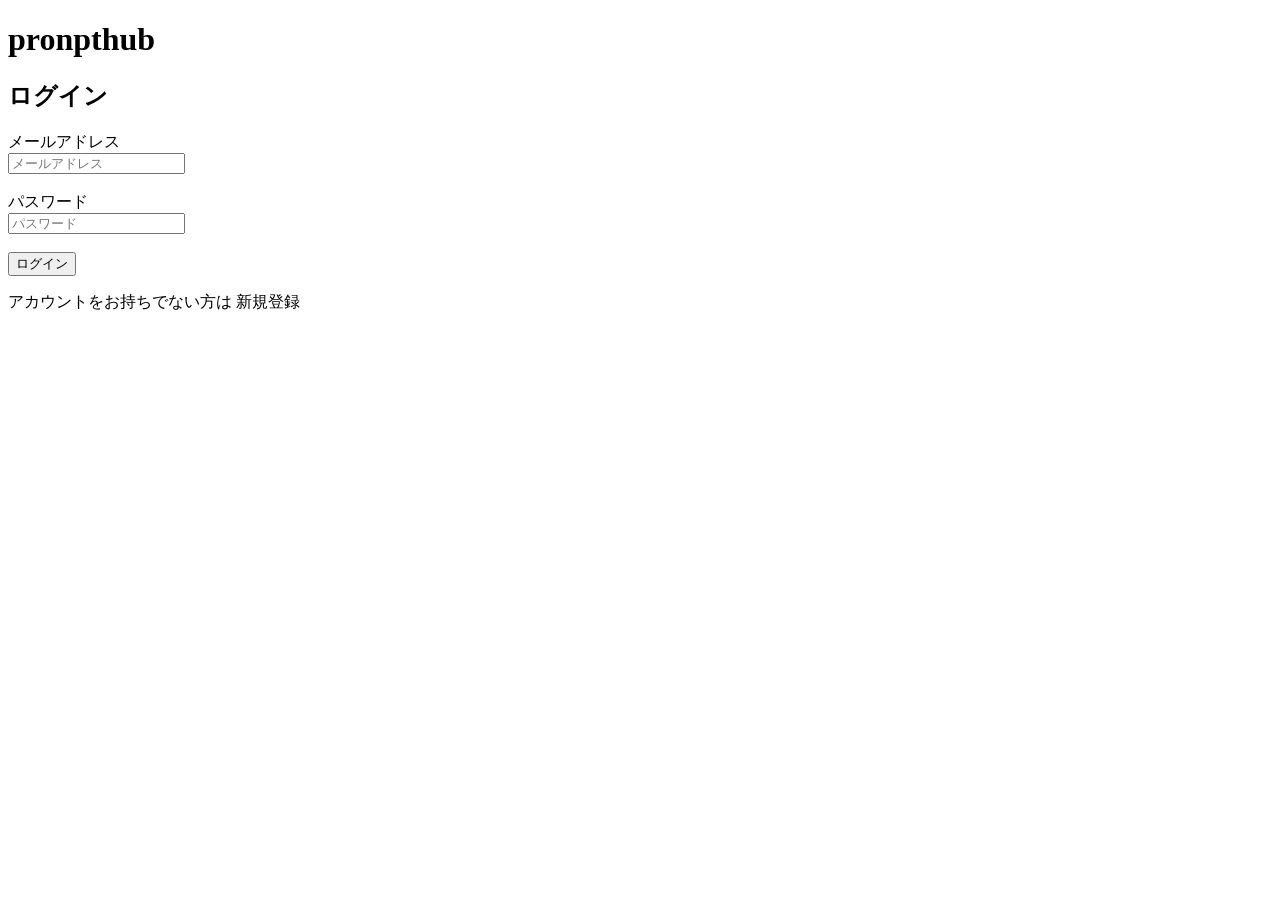
==== src/main/resources/templates/auth/login.html @ e7a7f631 "ログイン処理のServiceを実装" ====
<!DOCTYPE html>
<html xmlns:th="http://www.thymeleaf.org">

<head>
    <meta charset="UTF-8">
    <title>ログイン</title>
</head>

<body>

    <h1>pronpthub</h1>
    <h2>ログイン</h2>

    <form th:action="@{/login}" method="post">

        <div>
            <label>メールアドレス</label><br>
            <input type="email" name="username" placeholder="メールアドレス">
        </div>

        <br>

        <div>
            <label>パスワード</label><br>
            <input type="password" name="password" placeholder="パスワード">
        </div>

        <br>

        <button type="submit">ログイン</button>

    </form>

    <p>
        アカウントをお持ちでない方は
        <a th:href="@{/signup}">新規登録</a>
    </p>

</body>
</html>
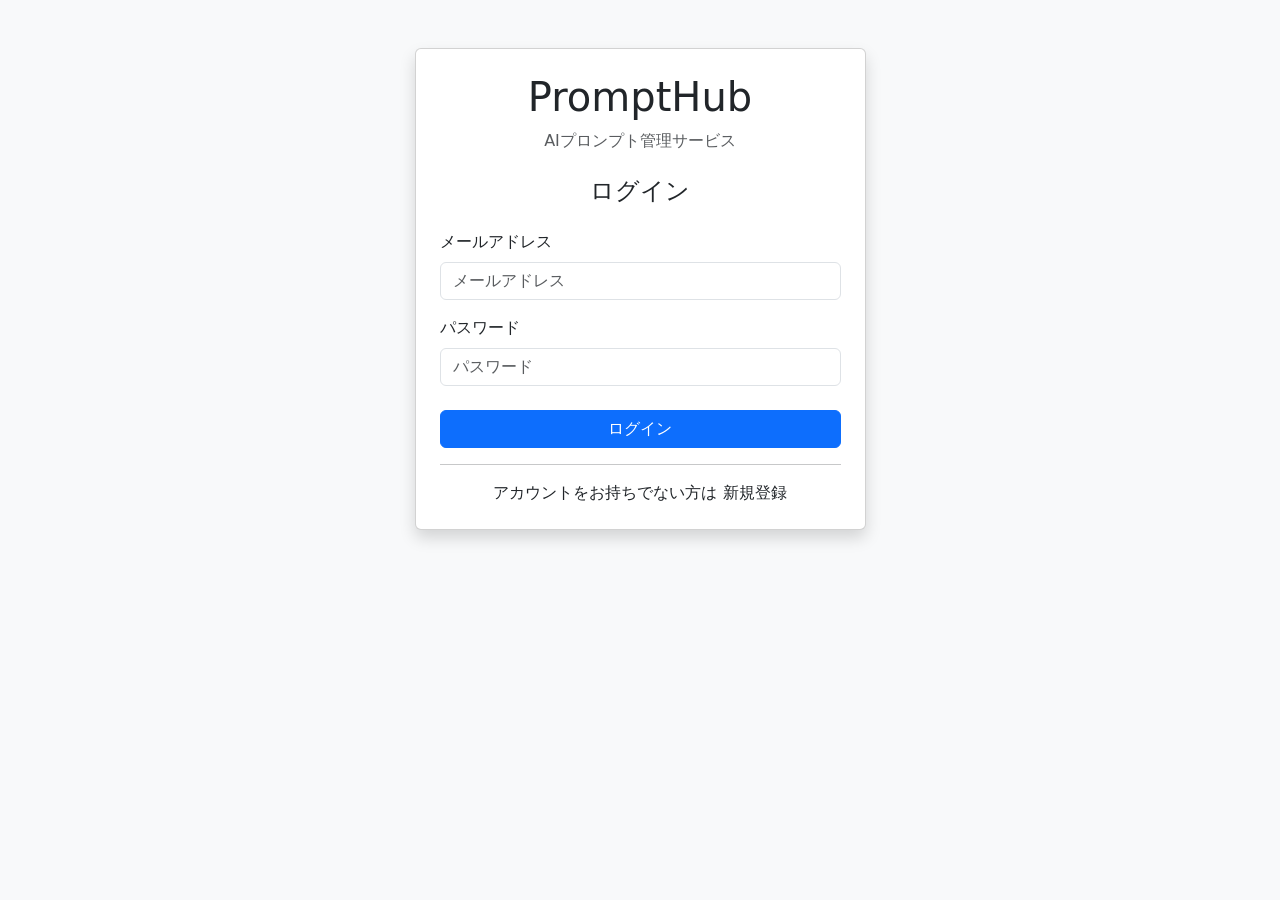
==== commit c4a7dfb5: "プロンプト一覧、編集機能追加" ====
--- a/src/main/resources/templates/auth/login.html
+++ b/src/main/resources/templates/auth/login.html
@@ -3,38 +3,97 @@
 
 <head>
     <meta charset="UTF-8">
-    <title>ログイン</title>
+    <title>ログイン | PromptHub</title>
+
+    <link href="https://cdn.jsdelivr.net/npm/bootstrap@5.3.3/dist/css/bootstrap.min.css"
+          rel="stylesheet">
+
+    <link rel="stylesheet" th:href="@{/css/style.css}">
 </head>
 
-<body>
+<body class="bg-light">
 
-    <h1>pronpthub</h1>
-    <h2>ログイン</h2>
+<div class="container">
 
-    <form th:action="@{/login}" method="post">
+    <div class="row justify-content-center mt-5">
 
-        <div>
-            <label>メールアドレス</label><br>
-            <input type="email" name="username" placeholder="メールアドレス">
+        <div class="col-md-5">
+
+            <div class="card shadow">
+
+                <div class="card-body p-4">
+
+					<h1 class="text-center logo mb-2">
+					    PromptHub
+					</h1>
+                    <p class="text-center text-muted mb-4">
+                        AIプロンプト管理サービス
+                    </p>
+
+                    <h4 class="text-center mb-4">
+                        ログイン
+                    </h4>
+
+                    <form th:action="@{/login}" method="post">
+
+                        <div class="mb-3">
+
+                            <label class="form-label">
+                                メールアドレス
+                            </label>
+
+                            <input
+                                type="text"
+                                name="username"
+                                class="form-control"
+                                placeholder="メールアドレス">
+
+                        </div>
+
+                        <div class="mb-4">
+
+                            <label class="form-label">
+                                パスワード
+                            </label>
+
+                            <input
+                                type="password"
+                                name="password"
+                                class="form-control"
+                                placeholder="パスワード">
+
+                        </div>
+
+                        <button
+                            type="submit"
+                            class="btn btn-primary w-100">
+
+                            ログイン
+
+                        </button>
+
+                    </form>
+
+                    <hr>
+
+                    <p class="text-center mb-0">
+
+                        アカウントをお持ちでない方は
+
+                        <a th:href="@{/signup}">
+                            新規登録
+                        </a>
+
+                    </p>
+
+                </div>
+
+            </div>
+
         </div>
 
-        <br>
+    </div>
 
-        <div>
-            <label>パスワード</label><br>
-            <input type="password" name="password" placeholder="パスワード">
-        </div>
+</div>
 
-        <br>
-
-        <button type="submit">ログイン</button>
-
-    </form>
-
-    <p>
-        アカウントをお持ちでない方は
-        <a th:href="@{/signup}">新規登録</a>
-    </p>
-
-</body>
-</html>+</body>
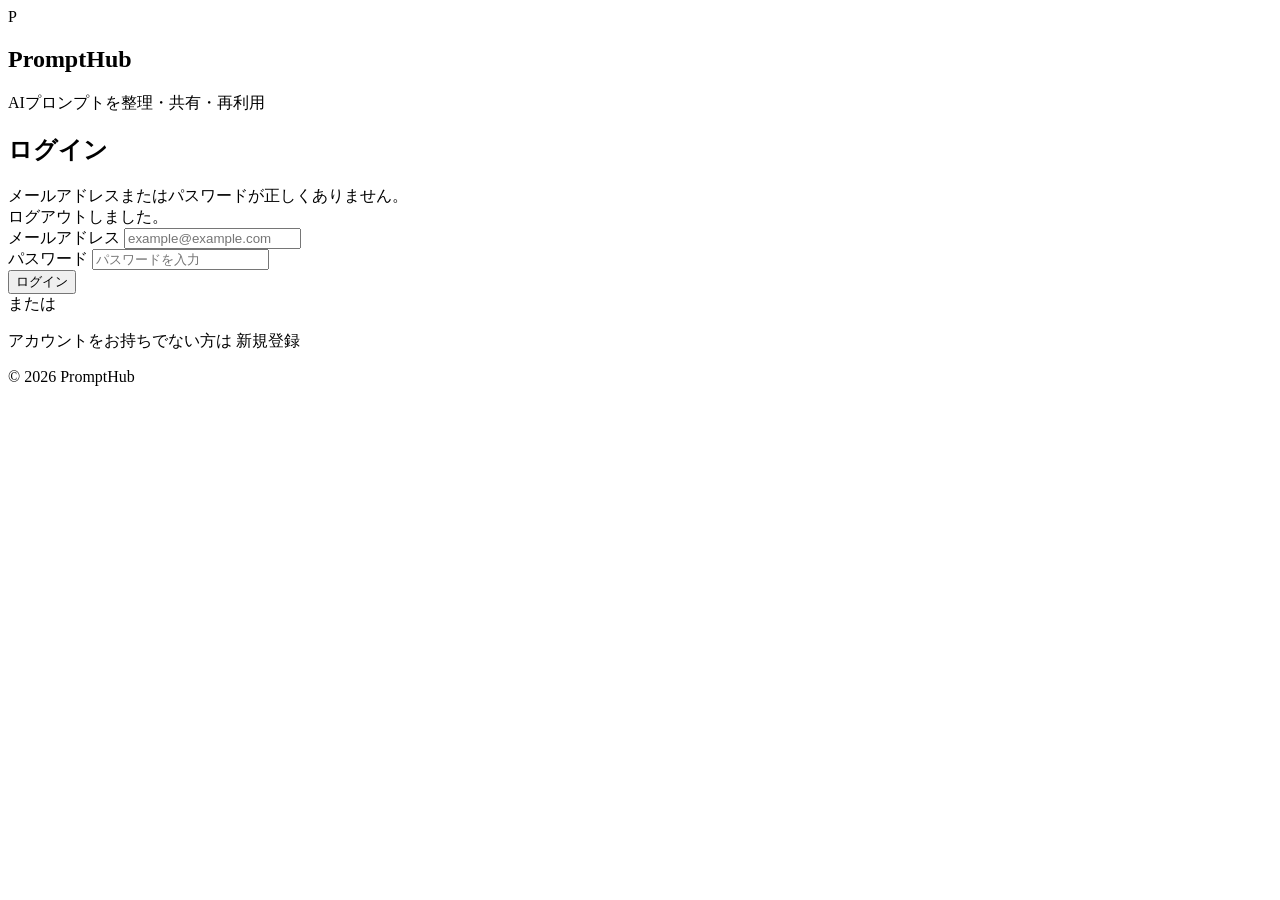
==== commit 50a1e2cd: "例外処理を追加" ====
--- a/src/main/resources/templates/auth/login.html
+++ b/src/main/resources/templates/auth/login.html
@@ -1,99 +1,121 @@
 <!DOCTYPE html>
-<html xmlns:th="http://www.thymeleaf.org">
+<html lang="ja"
+      xmlns:th="http://www.thymeleaf.org">
 
 <head>
     <meta charset="UTF-8">
+    <meta name="viewport"
+          content="width=device-width, initial-scale=1.0">
+
     <title>ログイン | PromptHub</title>
 
-    <link href="https://cdn.jsdelivr.net/npm/bootstrap@5.3.3/dist/css/bootstrap.min.css"
-          rel="stylesheet">
-
-    <link rel="stylesheet" th:href="@{/css/style.css}">
+    <link rel="stylesheet"
+          th:href="@{/css/style.css}">
 </head>
 
-<body class="bg-light">
+<body class="auth-page">
 
-<div class="container">
+<main class="auth-container">
 
-    <div class="row justify-content-center mt-5">
+    <section class="auth-card">
 
-        <div class="col-md-5">
+        <div class="auth-logo-area">
 
-            <div class="card shadow">
+            <div class="auth-logo-icon">
+                P
+            </div>
 
-                <div class="card-body p-4">
+            <h1 class="auth-logo">
+                PromptHub
+            </h1>
 
-					<h1 class="text-center logo mb-2">
-					    PromptHub
-					</h1>
-                    <p class="text-center text-muted mb-4">
-                        AIプロンプト管理サービス
-                    </p>
+            <p class="auth-description">
+                AIプロンプトを整理・共有・再利用
+            </p>
 
-                    <h4 class="text-center mb-4">
-                        ログイン
-                    </h4>
+        </div>
 
-                    <form th:action="@{/login}" method="post">
+        <h2 class="auth-title">
+            ログイン
+        </h2>
 
-                        <div class="mb-3">
+        <div class="auth-error"
+             th:if="${param.error}">
+            メールアドレスまたはパスワードが正しくありません。
+        </div>
 
-                            <label class="form-label">
-                                メールアドレス
-                            </label>
+        <div class="auth-success"
+             th:if="${param.logout}">
+            ログアウトしました。
+        </div>
 
-                            <input
-                                type="text"
-                                name="username"
-                                class="form-control"
-                                placeholder="メールアドレス">
+        <form th:action="@{/login}"
+              method="post"
+              class="auth-form">
 
-                        </div>
+            <div class="form-group">
 
-                        <div class="mb-4">
+                <label for="email"
+                       class="form-label">
+                    メールアドレス
+                </label>
 
-                            <label class="form-label">
-                                パスワード
-                            </label>
-
-                            <input
-                                type="password"
-                                name="password"
-                                class="form-control"
-                                placeholder="パスワード">
-
-                        </div>
-
-                        <button
-                            type="submit"
-                            class="btn btn-primary w-100">
-
-                            ログイン
-
-                        </button>
-
-                    </form>
-
-                    <hr>
-
-                    <p class="text-center mb-0">
-
-                        アカウントをお持ちでない方は
-
-                        <a th:href="@{/signup}">
-                            新規登録
-                        </a>
-
-                    </p>
-
-                </div>
+                <input id="email"
+                       type="email"
+                       name="username"
+                       class="form-input"
+                       placeholder="example@example.com"
+                       autocomplete="email"
+                       required>
 
             </div>
 
+            <div class="form-group">
+
+                <label for="password"
+                       class="form-label">
+                    パスワード
+                </label>
+
+                <input id="password"
+                       type="password"
+                       name="password"
+                       class="form-input"
+                       placeholder="パスワードを入力"
+                       autocomplete="current-password"
+                       required>
+
+            </div>
+
+            <button type="submit"
+                    class="primary-button auth-submit-button">
+                ログイン
+            </button>
+
+        </form>
+
+        <div class="auth-divider">
+            <span>または</span>
         </div>
 
-    </div>
+        <p class="auth-footer">
 
-</div>
+            アカウントをお持ちでない方は
 
-</body>+            <a th:href="@{/signup}"
+               class="text-link">
+                新規登録
+            </a>
+
+        </p>
+
+    </section>
+
+    <p class="auth-copyright">
+        © 2026 PromptHub
+    </p>
+
+</main>
+
+</body>
+</html>
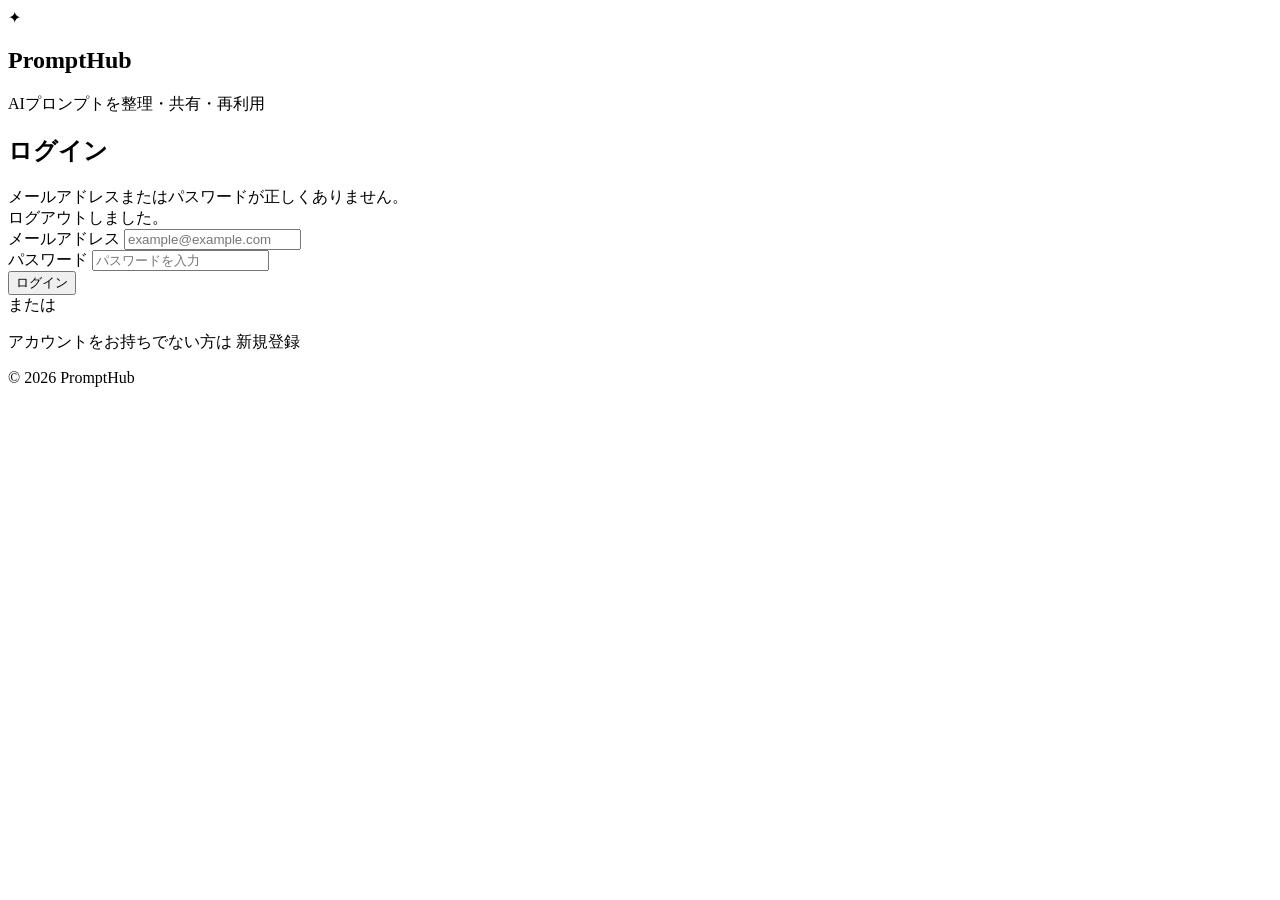
==== commit 62f295af: "CSSいったん" ====
--- a/src/main/resources/templates/auth/login.html
+++ b/src/main/resources/templates/auth/login.html
@@ -4,6 +4,7 @@
 
 <head>
     <meta charset="UTF-8">
+
     <meta name="viewport"
           content="width=device-width, initial-scale=1.0">
 
@@ -15,21 +16,21 @@
 
 <body class="auth-page">
 
-<main class="auth-container">
+<main class="auth-shell">
 
     <section class="auth-card">
 
-        <div class="auth-logo-area">
+        <div class="auth-brand">
 
-            <div class="auth-logo-icon">
-                P
+            <div class="auth-logo-mark">
+                ✦
             </div>
 
-            <h1 class="auth-logo">
+            <h1 class="auth-brand-name">
                 PromptHub
             </h1>
 
-            <p class="auth-description">
+            <p class="auth-brand-description">
                 AIプロンプトを整理・共有・再利用
             </p>
 
@@ -39,19 +40,19 @@
             ログイン
         </h2>
 
-        <div class="auth-error"
+        <div class="alert alert-error"
              th:if="${param.error}">
             メールアドレスまたはパスワードが正しくありません。
         </div>
 
-        <div class="auth-success"
+        <div class="alert alert-success"
              th:if="${param.logout}">
             ログアウトしました。
         </div>
 
         <form th:action="@{/login}"
               method="post"
-              class="auth-form">
+              class="form">
 
             <div class="form-group">
 
@@ -88,7 +89,7 @@
             </div>
 
             <button type="submit"
-                    class="primary-button auth-submit-button">
+                    class="primary-button auth-submit">
                 ログイン
             </button>
 
